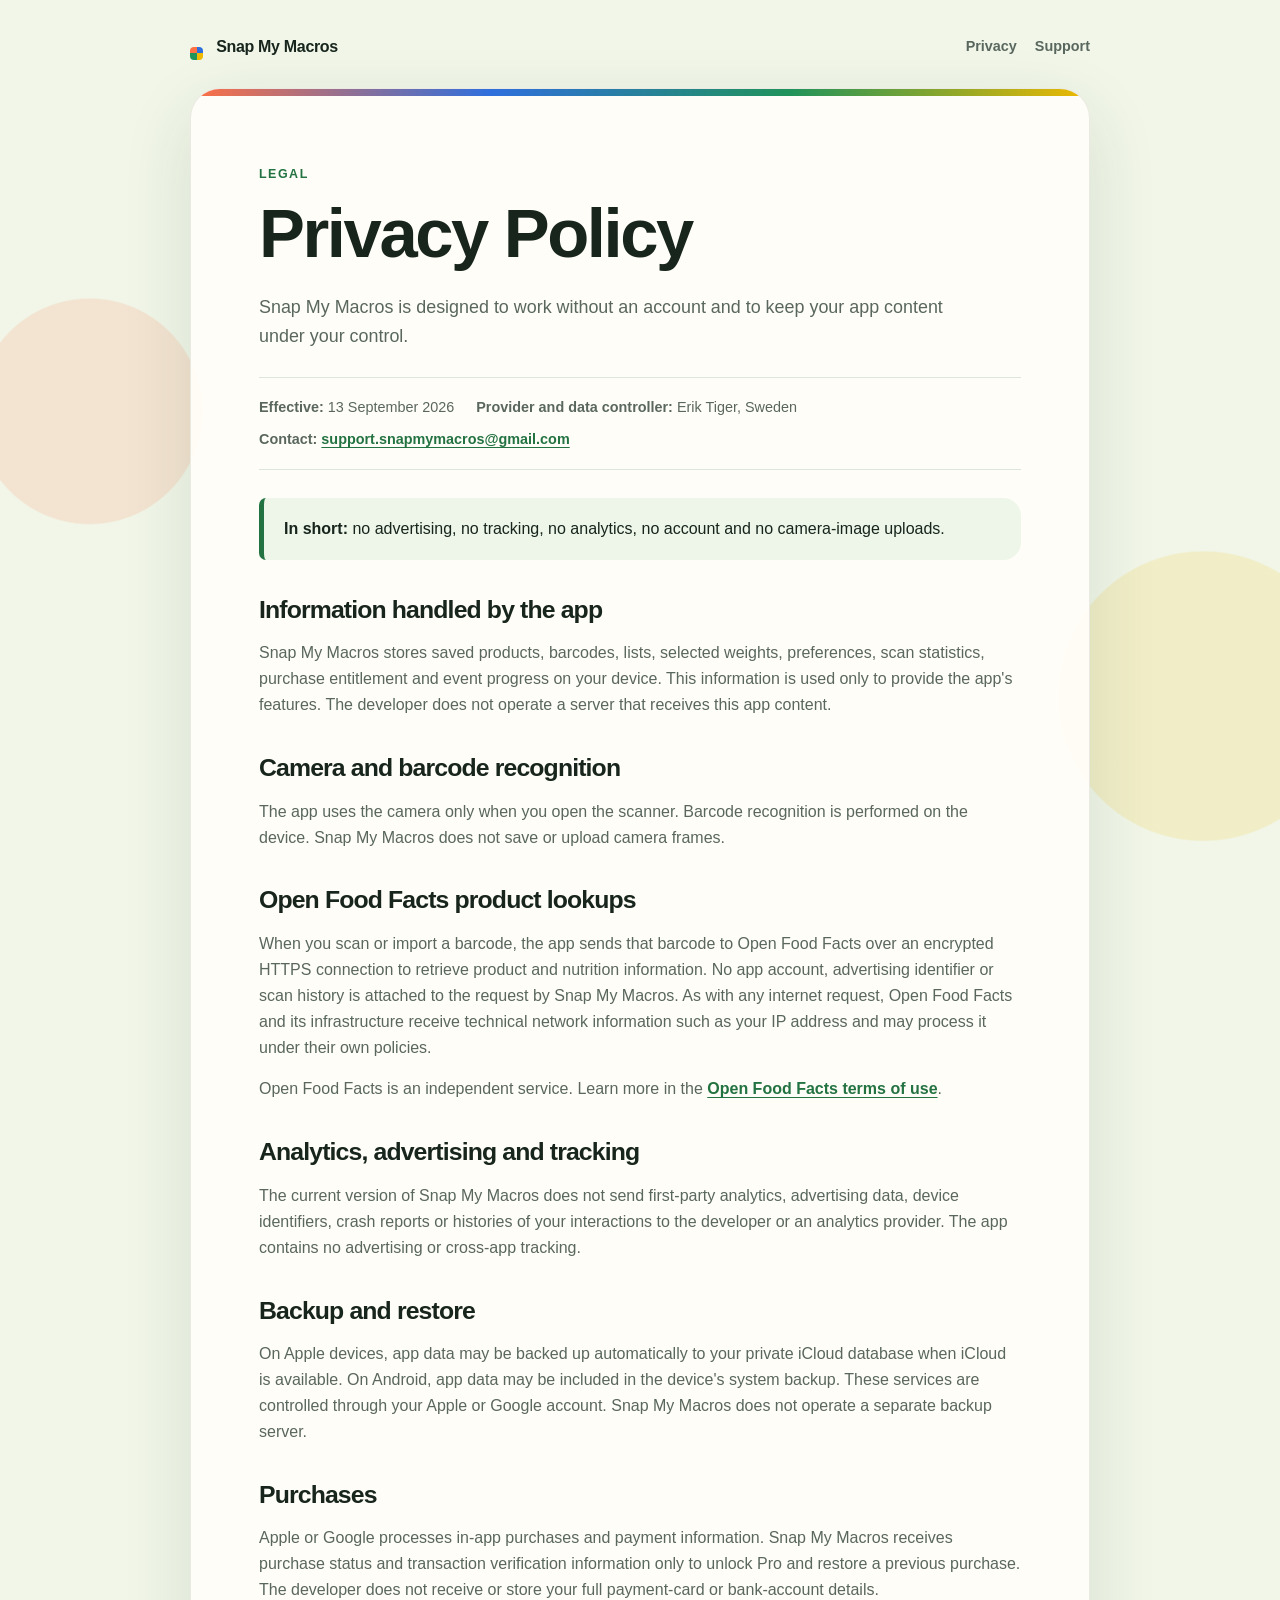
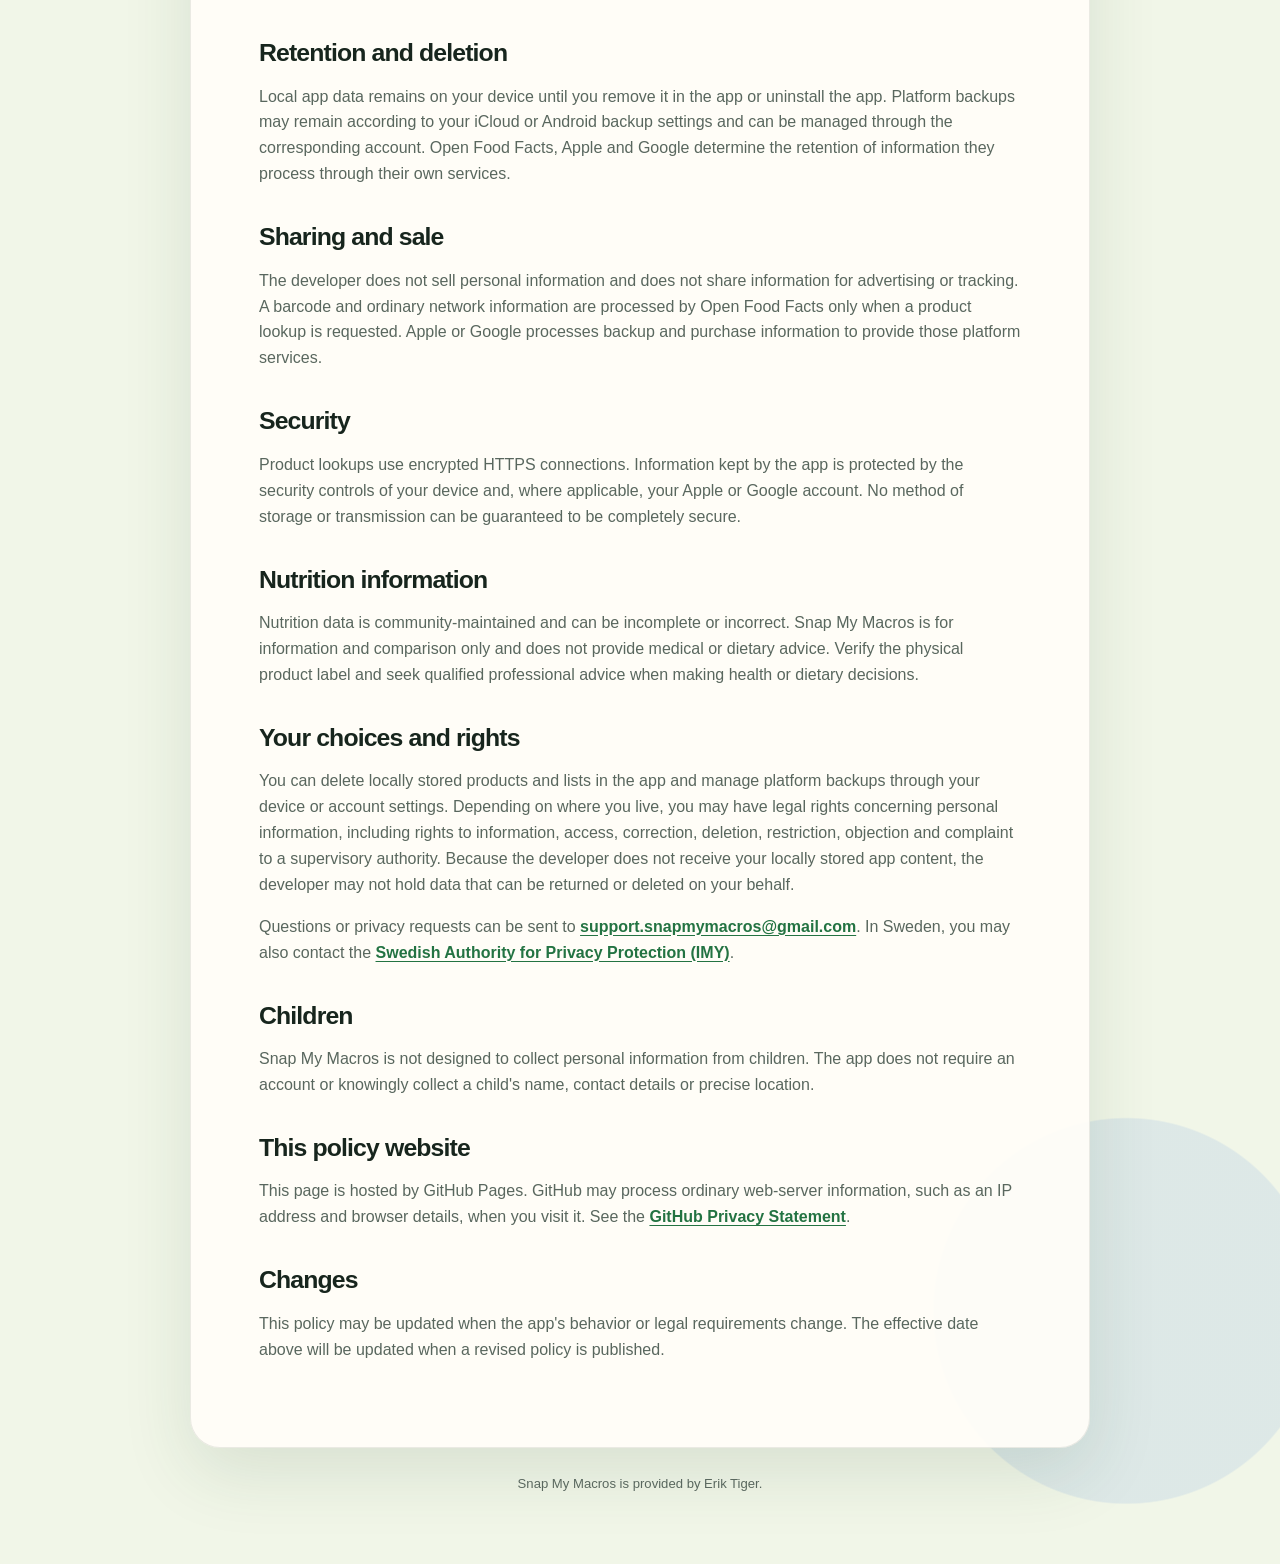
==== privacy/index.html @ ac0b0c84 "Publish Snap My Macros privacy and support pages" ====
<!doctype html>
<html lang="en">
  <head>
    <meta charset="utf-8">
    <meta name="viewport" content="width=device-width, initial-scale=1">
    <meta name="description" content="Privacy Policy for the Snap My Macros mobile application.">
    <title>Privacy Policy - Snap My Macros</title>
    <link rel="stylesheet" href="../styles.css">
  </head>
  <body>
    <main class="shell">
      <header class="topbar">
        <a class="brand" href="../">
          <span class="mark" aria-hidden="true"><span></span><span></span><span></span><span></span></span>
          Snap My Macros
        </a>
        <nav aria-label="Legal and support">
          <a href="./" aria-current="page">Privacy</a>
          <a href="../support/">Support</a>
        </nav>
      </header>
      <article class="card">
        <div class="accent"></div>
        <div class="content">
          <p class="eyebrow">Legal</p>
          <h1>Privacy Policy</h1>
          <p class="intro">Snap My Macros is designed to work without an account and to keep your app content under your control.</p>
          <div class="meta">
            <span><strong>Effective:</strong> 13 September 2026</span>
            <span><strong>Provider and data controller:</strong> Erik Tiger, Sweden</span>
            <span><strong>Contact:</strong> <a href="mailto:support.snapmymacros@gmail.com">support.snapmymacros@gmail.com</a></span>
          </div>

          <div class="notice">
            <p><strong>In short:</strong> no advertising, no tracking, no analytics, no account and no camera-image uploads.</p>
          </div>

          <h2>Information handled by the app</h2>
          <p>Snap My Macros stores saved products, barcodes, lists, selected weights, preferences, scan statistics, purchase entitlement and event progress on your device. This information is used only to provide the app's features. The developer does not operate a server that receives this app content.</p>

          <h2>Camera and barcode recognition</h2>
          <p>The app uses the camera only when you open the scanner. Barcode recognition is performed on the device. Snap My Macros does not save or upload camera frames.</p>

          <h2>Open Food Facts product lookups</h2>
          <p>When you scan or import a barcode, the app sends that barcode to Open Food Facts over an encrypted HTTPS connection to retrieve product and nutrition information. No app account, advertising identifier or scan history is attached to the request by Snap My Macros. As with any internet request, Open Food Facts and its infrastructure receive technical network information such as your IP address and may process it under their own policies.</p>
          <p>Open Food Facts is an independent service. Learn more in the <a href="https://world.openfoodfacts.org/terms-of-use">Open Food Facts terms of use</a>.</p>

          <h2>Analytics, advertising and tracking</h2>
          <p>The current version of Snap My Macros does not send first-party analytics, advertising data, device identifiers, crash reports or histories of your interactions to the developer or an analytics provider. The app contains no advertising or cross-app tracking.</p>

          <h2>Backup and restore</h2>
          <p>On Apple devices, app data may be backed up automatically to your private iCloud database when iCloud is available. On Android, app data may be included in the device's system backup. These services are controlled through your Apple or Google account. Snap My Macros does not operate a separate backup server.</p>

          <h2>Purchases</h2>
          <p>Apple or Google processes in-app purchases and payment information. Snap My Macros receives purchase status and transaction verification information only to unlock Pro and restore a previous purchase. The developer does not receive or store your full payment-card or bank-account details.</p>

          <h2>Retention and deletion</h2>
          <p>Local app data remains on your device until you remove it in the app or uninstall the app. Platform backups may remain according to your iCloud or Android backup settings and can be managed through the corresponding account. Open Food Facts, Apple and Google determine the retention of information they process through their own services.</p>

          <h2>Sharing and sale</h2>
          <p>The developer does not sell personal information and does not share information for advertising or tracking. A barcode and ordinary network information are processed by Open Food Facts only when a product lookup is requested. Apple or Google processes backup and purchase information to provide those platform services.</p>

          <h2>Security</h2>
          <p>Product lookups use encrypted HTTPS connections. Information kept by the app is protected by the security controls of your device and, where applicable, your Apple or Google account. No method of storage or transmission can be guaranteed to be completely secure.</p>

          <h2>Nutrition information</h2>
          <p>Nutrition data is community-maintained and can be incomplete or incorrect. Snap My Macros is for information and comparison only and does not provide medical or dietary advice. Verify the physical product label and seek qualified professional advice when making health or dietary decisions.</p>

          <h2>Your choices and rights</h2>
          <p>You can delete locally stored products and lists in the app and manage platform backups through your device or account settings. Depending on where you live, you may have legal rights concerning personal information, including rights to information, access, correction, deletion, restriction, objection and complaint to a supervisory authority. Because the developer does not receive your locally stored app content, the developer may not hold data that can be returned or deleted on your behalf.</p>
          <p>Questions or privacy requests can be sent to <a href="mailto:support.snapmymacros@gmail.com">support.snapmymacros@gmail.com</a>. In Sweden, you may also contact the <a href="https://www.imy.se/en/">Swedish Authority for Privacy Protection (IMY)</a>.</p>

          <h2>Children</h2>
          <p>Snap My Macros is not designed to collect personal information from children. The app does not require an account or knowingly collect a child's name, contact details or precise location.</p>

          <h2>This policy website</h2>
          <p>This page is hosted by GitHub Pages. GitHub may process ordinary web-server information, such as an IP address and browser details, when you visit it. See the <a href="https://docs.github.com/en/site-policy/privacy-policies/github-general-privacy-statement">GitHub Privacy Statement</a>.</p>

          <h2>Changes</h2>
          <p>This policy may be updated when the app's behavior or legal requirements change. The effective date above will be updated when a revised policy is published.</p>
        </div>
      </article>
      <footer>Snap My Macros is provided by Erik Tiger.</footer>
    </main>
  </body>
</html>
---- styles.css ----
:root {
  --ink: #17251d;
  --muted: #59675e;
  --paper: #fffdf8;
  --leaf: #237342;
  --line: #dce6dc;
  --orange: #ff7043;
  --blue: #2f6fdd;
  --green: #20935b;
  --yellow: #efb900;
}

* {
  box-sizing: border-box;
}

html {
  color: var(--ink);
  background: #f1f6e8;
  font-family: Avenir Next, Avenir, Helvetica Neue, sans-serif;
  line-height: 1.62;
}

body {
  min-height: 100vh;
  margin: 0;
  background:
    radial-gradient(circle at 7% 13%, rgb(255 112 67 / 14%) 0 7rem, transparent 7.1rem),
    radial-gradient(circle at 94% 22%, rgb(239 185 0 / 14%) 0 9rem, transparent 9.1rem),
    radial-gradient(circle at 88% 92%, rgb(47 111 221 / 10%) 0 12rem, transparent 12.1rem),
    #f1f6e8;
}

a {
  color: var(--leaf);
  font-weight: 650;
  text-underline-offset: 0.18em;
}

.shell {
  width: min(900px, calc(100% - 32px));
  margin: 0 auto;
  padding: 34px 0 70px;
}

.topbar {
  display: flex;
  align-items: center;
  justify-content: space-between;
  gap: 24px;
  margin-bottom: 28px;
}

.brand {
  color: var(--ink);
  font-size: 1rem;
  font-weight: 800;
  letter-spacing: -0.02em;
  text-decoration: none;
}

.mark {
  display: inline-grid;
  width: 13px;
  height: 13px;
  margin-right: 9px;
  grid-template-columns: repeat(2, 1fr);
  overflow: hidden;
  border-radius: 4px;
  vertical-align: -1px;
}

.mark span:nth-child(1) { background: var(--orange); }
.mark span:nth-child(2) { background: var(--blue); }
.mark span:nth-child(3) { background: var(--green); }
.mark span:nth-child(4) { background: var(--yellow); }

nav {
  display: flex;
  gap: 18px;
  font-size: 0.9rem;
}

nav a {
  color: var(--muted);
  text-decoration: none;
}

.card {
  overflow: hidden;
  border: 1px solid rgb(23 37 29 / 9%);
  border-radius: 30px;
  background: rgb(255 253 248 / 94%);
  box-shadow: 0 24px 70px rgb(31 72 43 / 12%);
}

.accent {
  height: 7px;
  background: linear-gradient(90deg, var(--orange), var(--blue), var(--green), var(--yellow));
}

.content {
  padding: clamp(28px, 7vw, 68px);
}

.eyebrow {
  margin: 0 0 10px;
  color: var(--leaf);
  font-size: 0.78rem;
  font-weight: 800;
  letter-spacing: 0.12em;
  text-transform: uppercase;
}

h1,
h2 {
  line-height: 1.15;
  letter-spacing: -0.035em;
}

h1 {
  max-width: 690px;
  margin: 0;
  font-size: clamp(2.25rem, 7vw, 4.3rem);
}

h2 {
  margin: 2.25rem 0 0.65rem;
  font-size: clamp(1.25rem, 3vw, 1.55rem);
}

p,
li {
  color: var(--muted);
}

.intro {
  max-width: 690px;
  margin: 20px 0 0;
  font-size: 1.12rem;
}

.meta {
  display: flex;
  flex-wrap: wrap;
  gap: 8px 22px;
  margin: 26px 0 6px;
  padding: 18px 0;
  border-block: 1px solid var(--line);
  color: var(--muted);
  font-size: 0.9rem;
}

.notice {
  margin: 28px 0;
  padding: 18px 20px;
  border-left: 5px solid var(--leaf);
  border-radius: 7px 18px 18px 7px;
  background: #edf6e8;
}

.notice p {
  margin: 0;
  color: var(--ink);
}

ul {
  padding-left: 1.3rem;
}

.actions {
  display: flex;
  flex-wrap: wrap;
  gap: 12px;
  margin-top: 30px;
}

.button {
  display: inline-block;
  padding: 11px 17px;
  border-radius: 999px;
  background: var(--leaf);
  color: white;
  text-decoration: none;
}

footer {
  padding: 25px 6px 0;
  color: var(--muted);
  font-size: 0.82rem;
  text-align: center;
}

@media (max-width: 560px) {
  .shell {
    width: min(100% - 20px, 900px);
    padding-top: 20px;
  }

  .topbar {
    align-items: flex-start;
    flex-direction: column;
    gap: 8px;
    padding-inline: 4px;
  }

  .card {
    border-radius: 23px;
  }
}
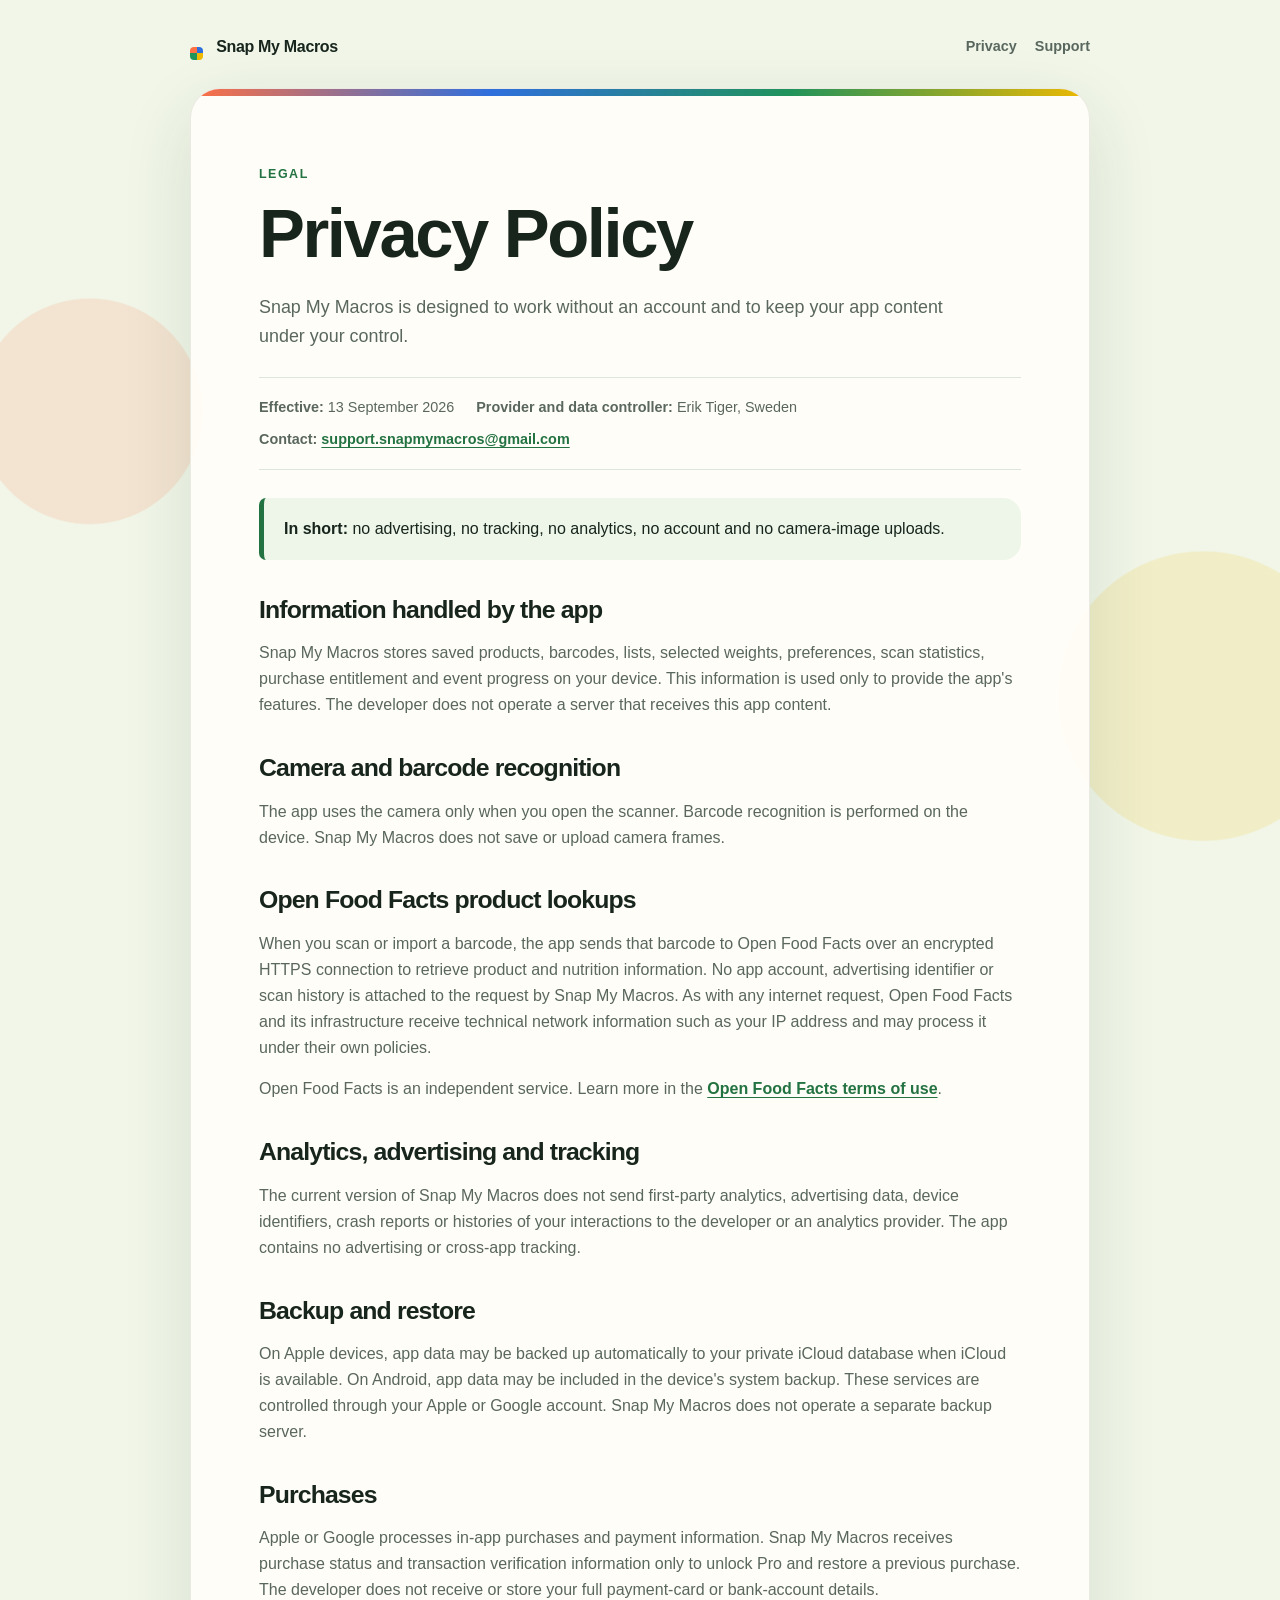
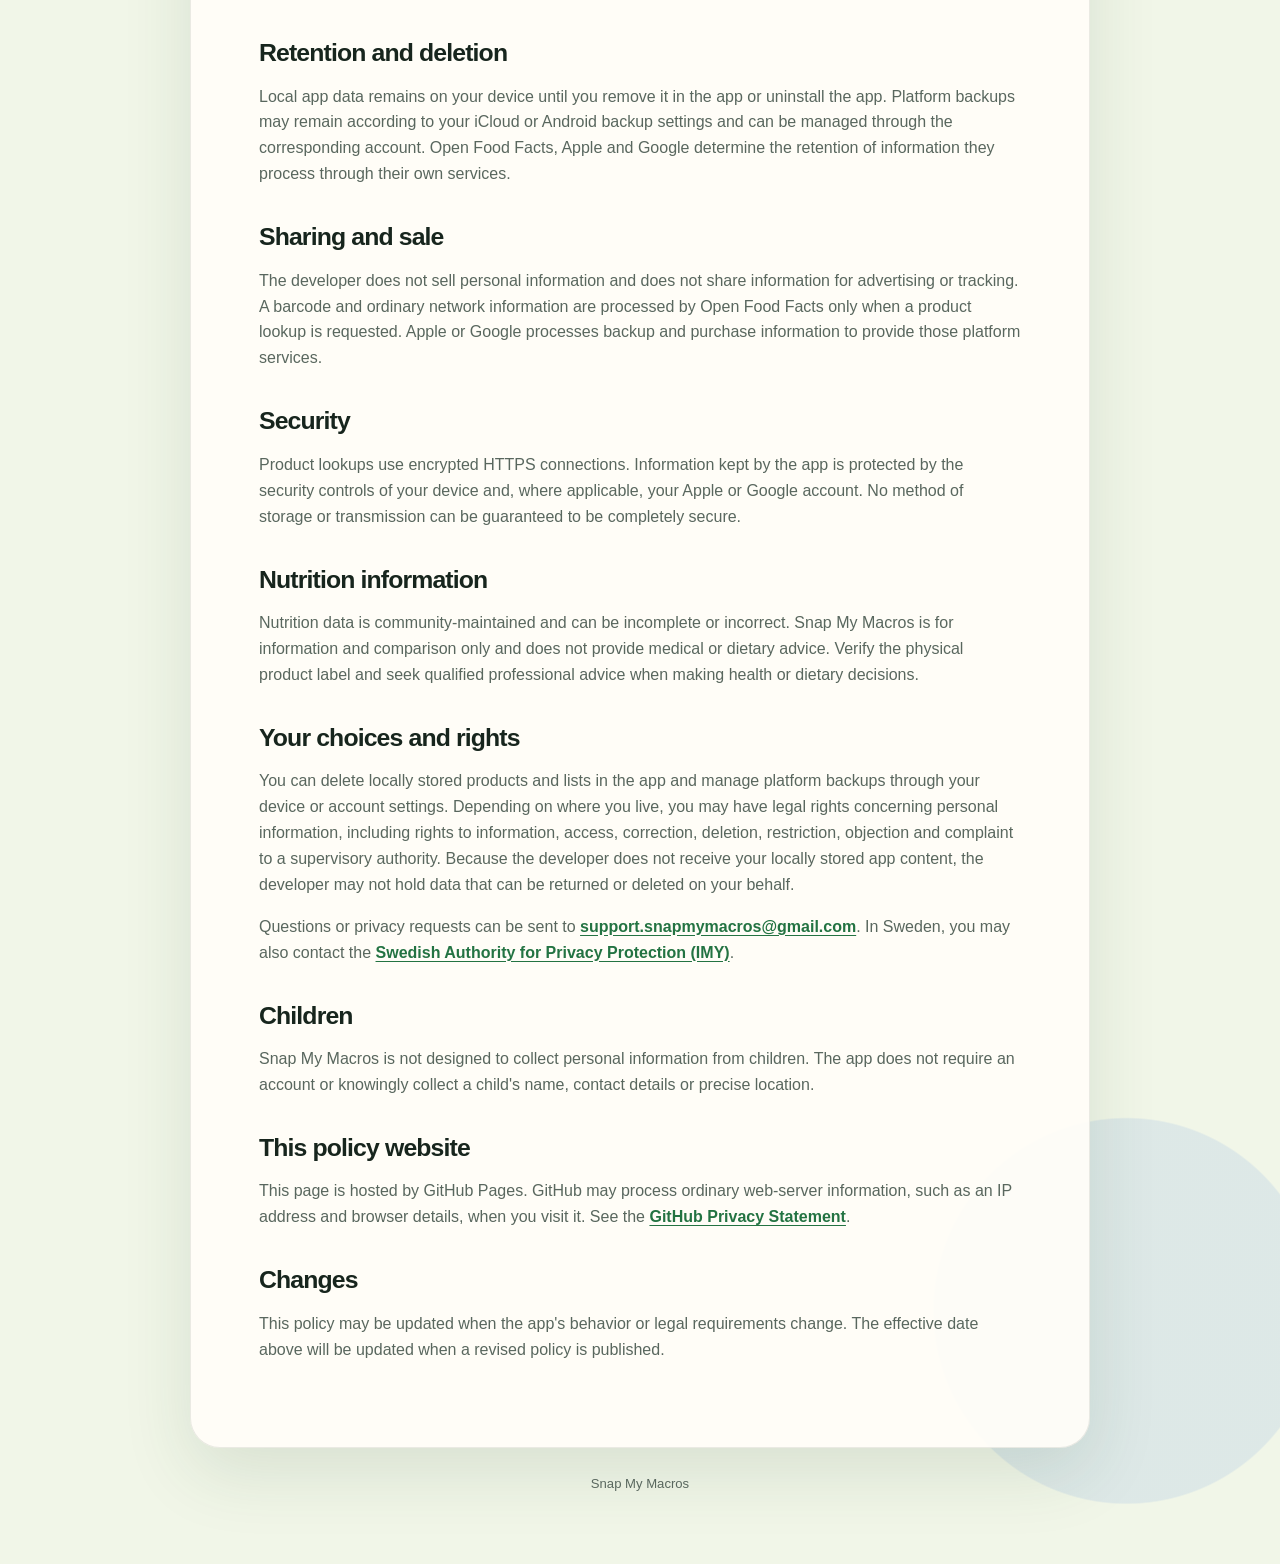
==== commit e58b8860: "Reduce repeated provider naming" ====
--- a/privacy/index.html
+++ b/privacy/index.html
@@ -80,8 +80,7 @@
           <p>This policy may be updated when the app's behavior or legal requirements change. The effective date above will be updated when a revised policy is published.</p>
         </div>
       </article>
-      <footer>Snap My Macros is provided by Erik Tiger.</footer>
+      <footer>Snap My Macros</footer>
     </main>
   </body>
 </html>
-
